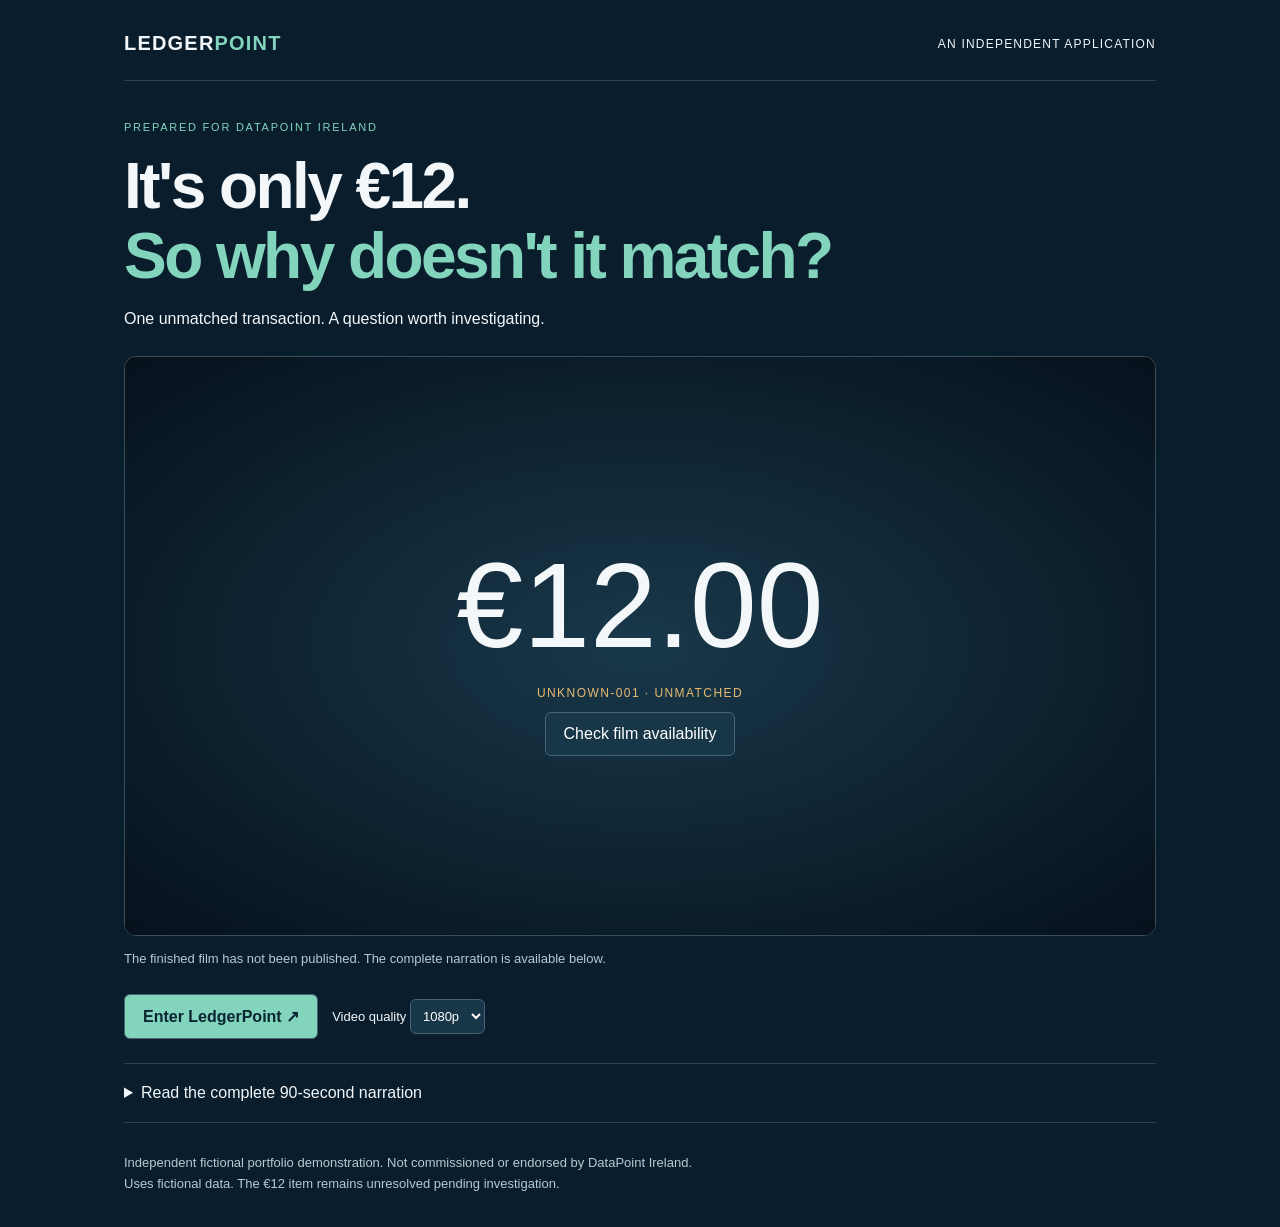
==== film.html @ c7d1785e "Add full film narration, transcript and honest video fallback player" ====
<!doctype html>
<html lang="en"><head><meta charset="utf-8"><meta name="viewport" content="width=device-width,initial-scale=1"><title>The €12 Mystery | LedgerPoint</title><link rel="stylesheet" href="film.css"></head>
<body><main><header><a href="./index.html#overview">LEDGER<span>POINT</span></a><span>AN INDEPENDENT APPLICATION</span></header><p class="eyebrow">PREPARED FOR DATAPOINT IRELAND</p><h1>It's only €12.<br><span>So why doesn't it match?</span></h1><p>One unmatched transaction. A question worth investigating.</p>
<div class="screen"><video id="film" controls playsinline preload="none" aria-label="LedgerPoint: The €12 Mystery" aria-describedby="status"><track kind="captions" src="assets/ledgerpoint-intro-en.vtt" srclang="en" label="English"></video><div id="poster"><strong>€12.00</strong><p>UNKNOWN-001 · UNMATCHED</p><button id="load" type="button">Check film availability</button></div></div>
<p id="status" role="status">The finished film has not been published. The complete narration is available below.</p>
<div class="actions"><a class="primary" id="enter" href="./index.html#overview">Enter LedgerPoint ↗</a><button id="replay" type="button" hidden>Replay film</button><label>Video quality <select id="quality"><option value="1080p">1080p</option><option value="web">Web</option></select></label></div>
<details><summary>Read the complete 90-second narration</summary><pre id="transcript">Loading transcript…</pre><a href="assets/ledgerpoint-intro-transcript.txt" download>Download transcript</a></details><footer>Independent fictional portfolio demonstration. Not commissioned or endorsed by DataPoint Ireland.<br>Uses fictional data. The €12 item remains unresolved pending investigation.</footer></main><script src="film.js" defer></script></body></html>
---- film.css ----
:root{color-scheme:dark;font-family:Arial,Helvetica,sans-serif;background:#091d2d;color:#f3f7f9}*{box-sizing:border-box}body{margin:0}main{max-width:1080px;margin:auto;padding:32px 24px}header{display:flex;justify-content:space-between;gap:20px;align-items:center;border-bottom:1px solid #294050;padding-bottom:25px;font-size:12px;letter-spacing:.1em}header a{font-size:20px;font-weight:700;text-decoration:none}a{color:inherit}h1{font-size:clamp(32px,5vw,64px);line-height:1.1;letter-spacing:-.04em;margin:18px 0}h1 span,header a span{color:#83d4bd}.eyebrow{font-size:11px;letter-spacing:.16em;margin-top:40px;color:#83d4bd}.screen{position:relative;background:#06111c;aspect-ratio:16/9;border:1px solid #38505e;border-radius:12px;overflow:hidden;margin-top:28px}video{width:100%;height:100%;display:block}#poster{position:absolute;inset:0;display:flex;flex-direction:column;align-items:center;justify-content:center;background:radial-gradient(ellipse at center,#18384a,#06111c)}#poster strong{font-size:clamp(44px,10vw,120px);font-weight:500}#poster p{font-size:12px;color:#e8b971;letter-spacing:.12em}.actions{display:flex;align-items:center;flex-wrap:wrap;gap:14px;margin:24px 0}button,.primary,select{font:inherit;border:1px solid #496373;border-radius:6px;background:#173647;color:#fff;padding:12px 18px;cursor:pointer}.primary{background:#83d4bd;color:#092531;text-decoration:none;font-weight:700}label{font-size:13px}select{padding:8px}details{border-block:1px solid #294050;padding:20px 0}summary{cursor:pointer}pre{white-space:pre-wrap;font:16px/1.7 Arial,sans-serif}footer,#status{font-size:13px;line-height:1.6;color:#b9c9d3}footer{margin-top:30px}:focus-visible{outline:3px solid #f4c576;outline-offset:4px}[hidden]{display:none!important}@media(max-width:600px){header{align-items:flex-start;flex-direction:column}main{padding:24px 16px}}@media(prefers-reduced-motion:reduce){*{scroll-behavior:auto!important}}
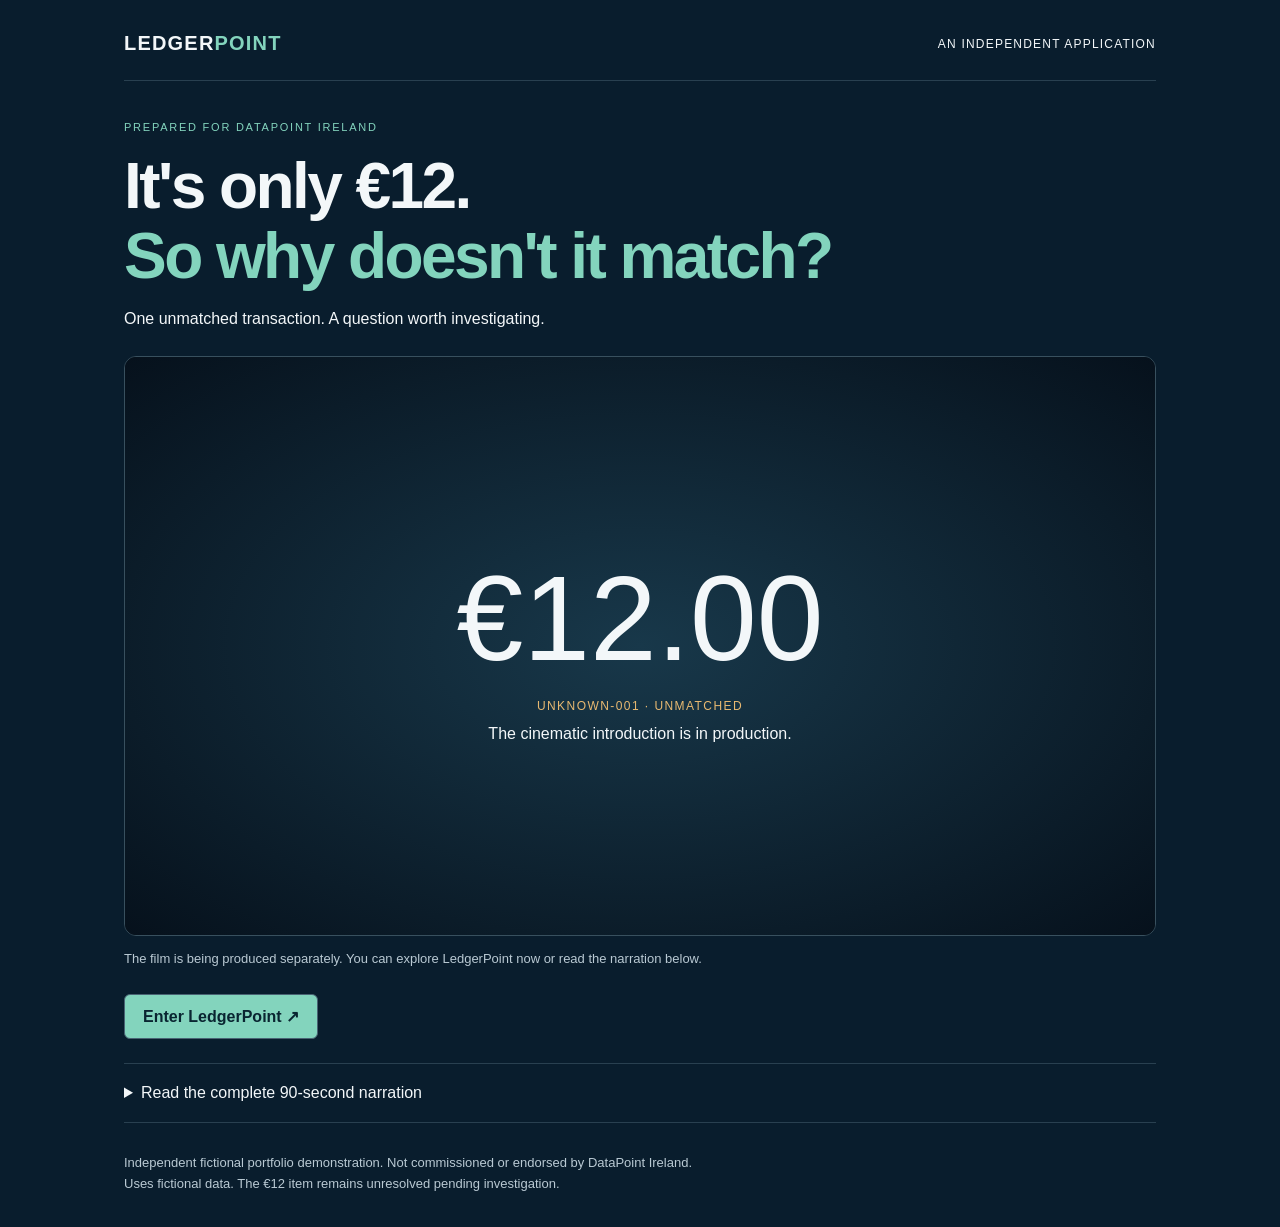
==== commit 78b9a16f: "Fix film player unavailable state and automatically discover published video assets" ====
--- a/film.html
+++ b/film.html
@@ -1,7 +1,7 @@
 <!doctype html>
 <html lang="en"><head><meta charset="utf-8"><meta name="viewport" content="width=device-width,initial-scale=1"><title>The €12 Mystery | LedgerPoint</title><link rel="stylesheet" href="film.css"></head>
 <body><main><header><a href="./index.html#overview">LEDGER<span>POINT</span></a><span>AN INDEPENDENT APPLICATION</span></header><p class="eyebrow">PREPARED FOR DATAPOINT IRELAND</p><h1>It's only €12.<br><span>So why doesn't it match?</span></h1><p>One unmatched transaction. A question worth investigating.</p>
-<div class="screen"><video id="film" controls playsinline preload="none" aria-label="LedgerPoint: The €12 Mystery" aria-describedby="status"><track kind="captions" src="assets/ledgerpoint-intro-en.vtt" srclang="en" label="English"></video><div id="poster"><strong>€12.00</strong><p>UNKNOWN-001 · UNMATCHED</p><button id="load" type="button">Check film availability</button></div></div>
-<p id="status" role="status">The finished film has not been published. The complete narration is available below.</p>
-<div class="actions"><a class="primary" id="enter" href="./index.html#overview">Enter LedgerPoint ↗</a><button id="replay" type="button" hidden>Replay film</button><label>Video quality <select id="quality"><option value="1080p">1080p</option><option value="web">Web</option></select></label></div>
+<div class="screen"><video id="film" controls playsinline preload="metadata" hidden aria-label="LedgerPoint: The €12 Mystery" aria-describedby="status"><track kind="captions" src="assets/ledgerpoint-intro-en.vtt" srclang="en" label="English"></video><div id="poster"><strong>€12.00</strong><p>UNKNOWN-001 · UNMATCHED</p><span id="film-pending">The cinematic introduction is in production.</span><button id="load" type="button" hidden>Play the film</button></div></div>
+<p id="status" role="status">The film is being produced separately. You can explore LedgerPoint now or read the narration below.</p>
+<div class="actions"><a class="primary" id="enter" href="./index.html#overview">Enter LedgerPoint ↗</a><button id="replay" type="button" hidden>Replay film</button><label id="quality-wrap" hidden>Video quality <select id="quality"><option value="1080p">1080p</option><option value="web">Web</option></select></label></div>
 <details><summary>Read the complete 90-second narration</summary><pre id="transcript">Loading transcript…</pre><a href="assets/ledgerpoint-intro-transcript.txt" download>Download transcript</a></details><footer>Independent fictional portfolio demonstration. Not commissioned or endorsed by DataPoint Ireland.<br>Uses fictional data. The €12 item remains unresolved pending investigation.</footer></main><script src="film.js" defer></script></body></html>
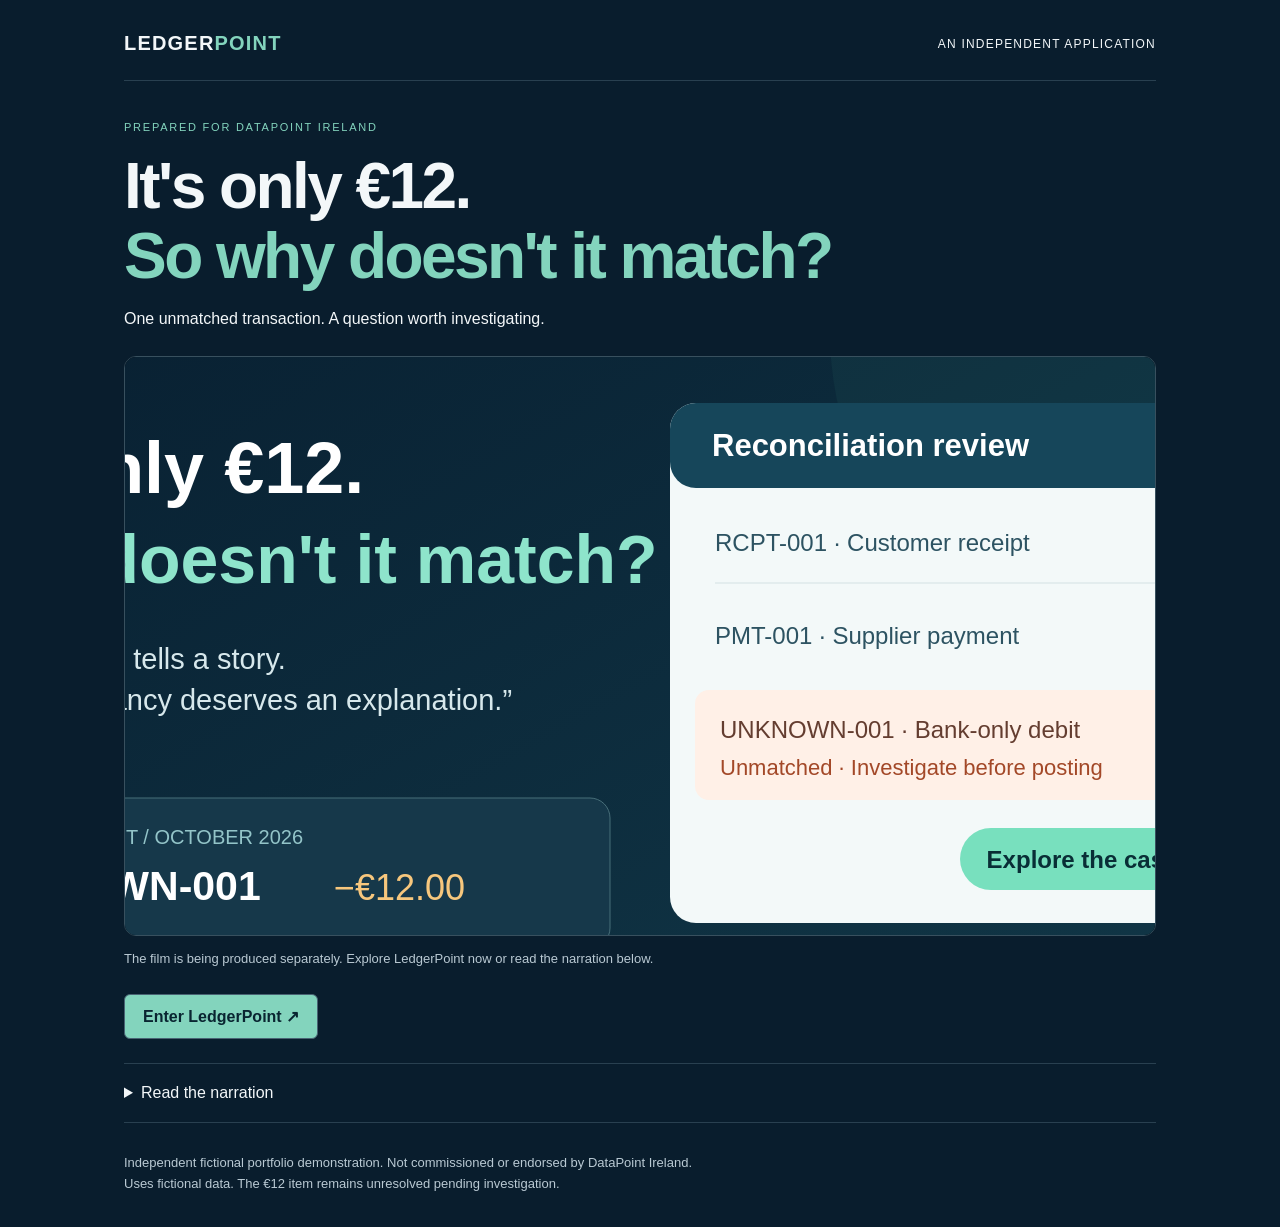
==== commit b0592ab6: "Use quote-led accurate thumbnail on film page" ====
--- a/film.html
+++ b/film.html
@@ -1,7 +1,7 @@
 <!doctype html>
 <html lang="en"><head><meta charset="utf-8"><meta name="viewport" content="width=device-width,initial-scale=1"><title>The €12 Mystery | LedgerPoint</title><link rel="stylesheet" href="film.css"></head>
 <body><main><header><a href="./index.html#overview">LEDGER<span>POINT</span></a><span>AN INDEPENDENT APPLICATION</span></header><p class="eyebrow">PREPARED FOR DATAPOINT IRELAND</p><h1>It's only €12.<br><span>So why doesn't it match?</span></h1><p>One unmatched transaction. A question worth investigating.</p>
-<div class="screen"><video id="film" controls playsinline preload="metadata" hidden aria-label="LedgerPoint: The €12 Mystery" aria-describedby="status"><track kind="captions" src="assets/ledgerpoint-intro-en.vtt" srclang="en" label="English"></video><div id="poster"><strong>€12.00</strong><p>UNKNOWN-001 · UNMATCHED</p><span id="film-pending">The cinematic introduction is in production.</span><button id="load" type="button" hidden>Play the film</button></div></div>
+<div class="screen"><video id="film" controls playsinline preload="metadata" hidden aria-label="LedgerPoint: The €12 Mystery" aria-describedby="status"><track kind="captions" src="assets/ledgerpoint-intro-en.vtt" srclang="en" label="English"></video><div id="poster"><img class="poster-art" src="assets/ledgerpoint-film-poster.svg" alt="LedgerPoint: It’s only €12. Why doesn’t it match? Every number tells a story. Every discrepancy deserves an explanation."><span id="film-pending">The cinematic introduction is in production.</span><button id="load" type="button" hidden>Play the film</button></div></div>
 <p id="status" role="status">The film is being produced separately. You can explore LedgerPoint now or read the narration below.</p>
 <div class="actions"><a class="primary" id="enter" href="./index.html#overview">Enter LedgerPoint ↗</a><button id="replay" type="button" hidden>Replay film</button><label id="quality-wrap" hidden>Video quality <select id="quality"><option value="1080p">1080p</option><option value="web">Web</option></select></label></div>
-<details><summary>Read the complete 90-second narration</summary><pre id="transcript">Loading transcript…</pre><a href="assets/ledgerpoint-intro-transcript.txt" download>Download transcript</a></details><footer>Independent fictional portfolio demonstration. Not commissioned or endorsed by DataPoint Ireland.<br>Uses fictional data. The €12 item remains unresolved pending investigation.</footer></main><script src="film.js" defer></script></body></html>
+<details><summary>Read the narration</summary><pre id="transcript">Loading transcript…</pre><a href="assets/ledgerpoint-intro-transcript.txt" download>Download transcript</a></details><footer>Independent fictional portfolio demonstration. Not commissioned or endorsed by DataPoint Ireland.<br>Uses fictional data. The €12 item remains unresolved pending investigation.</footer></main><script src="film.js" defer></script></body></html>
--- a/film.css
+++ b/film.css
@@ -1 +1,3 @@
 :root{color-scheme:dark;font-family:Arial,Helvetica,sans-serif;background:#091d2d;color:#f3f7f9}*{box-sizing:border-box}body{margin:0}main{max-width:1080px;margin:auto;padding:32px 24px}header{display:flex;justify-content:space-between;gap:20px;align-items:center;border-bottom:1px solid #294050;padding-bottom:25px;font-size:12px;letter-spacing:.1em}header a{font-size:20px;font-weight:700;text-decoration:none}a{color:inherit}h1{font-size:clamp(32px,5vw,64px);line-height:1.1;letter-spacing:-.04em;margin:18px 0}h1 span,header a span{color:#83d4bd}.eyebrow{font-size:11px;letter-spacing:.16em;margin-top:40px;color:#83d4bd}.screen{position:relative;background:#06111c;aspect-ratio:16/9;border:1px solid #38505e;border-radius:12px;overflow:hidden;margin-top:28px}video{width:100%;height:100%;display:block}#poster{position:absolute;inset:0;display:flex;flex-direction:column;align-items:center;justify-content:center;background:radial-gradient(ellipse at center,#18384a,#06111c)}#poster strong{font-size:clamp(44px,10vw,120px);font-weight:500}#poster p{font-size:12px;color:#e8b971;letter-spacing:.12em}.actions{display:flex;align-items:center;flex-wrap:wrap;gap:14px;margin:24px 0}button,.primary,select{font:inherit;border:1px solid #496373;border-radius:6px;background:#173647;color:#fff;padding:12px 18px;cursor:pointer}.primary{background:#83d4bd;color:#092531;text-decoration:none;font-weight:700}label{font-size:13px}select{padding:8px}details{border-block:1px solid #294050;padding:20px 0}summary{cursor:pointer}pre{white-space:pre-wrap;font:16px/1.7 Arial,sans-serif}footer,#status{font-size:13px;line-height:1.6;color:#b9c9d3}footer{margin-top:30px}:focus-visible{outline:3px solid #f4c576;outline-offset:4px}[hidden]{display:none!important}@media(max-width:600px){header{align-items:flex-start;flex-direction:column}main{padding:24px 16px}}@media(prefers-reduced-motion:reduce){*{scroll-behavior:auto!important}}
+
+#film-pending{display:block;font-size:13px;letter-spacing:.03em;color:#b8d1d6;margin:12px 0 0}#film-pending[hidden],#load[hidden],#quality-wrap[hidden],video[hidden]{display:none!important}#load{min-height:44px}video{width:100%;max-height:70vh;object-fit:contain}
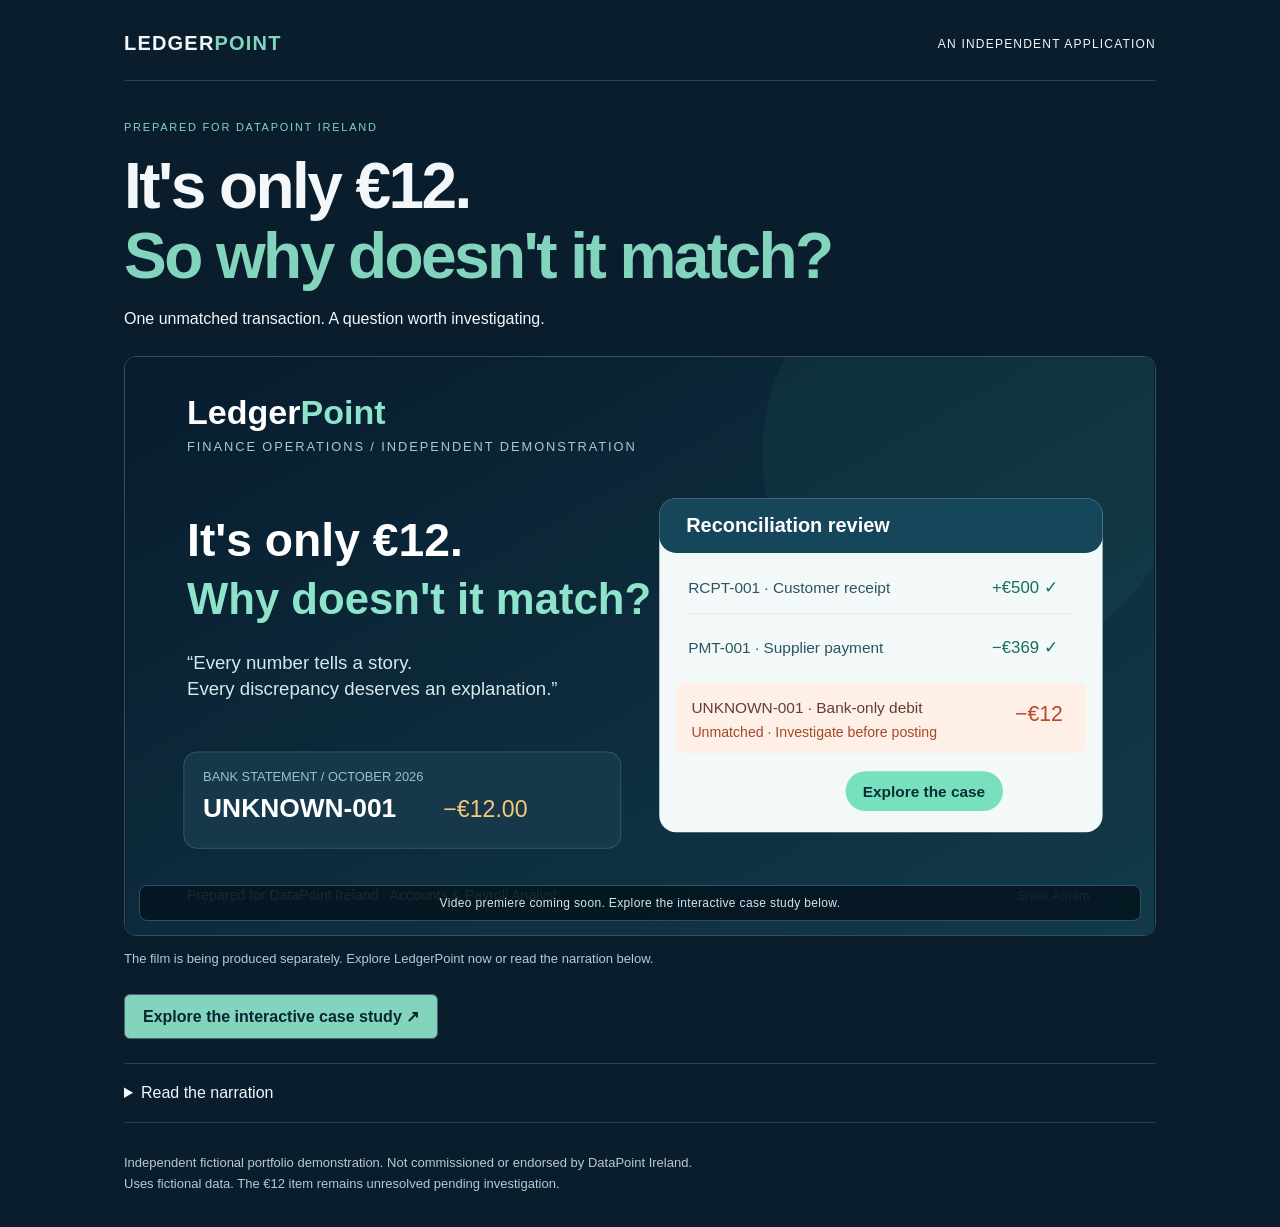
==== commit 1a07a03f: "Prepare film landing page for final HeyGen export" ====
--- a/film.html
+++ b/film.html
@@ -1,7 +1,7 @@
 <!doctype html>
-<html lang="en"><head><meta charset="utf-8"><meta name="viewport" content="width=device-width,initial-scale=1"><title>The €12 Mystery | LedgerPoint</title><link rel="stylesheet" href="film.css"></head>
+<html lang="en"><head><meta charset="utf-8"><meta name="viewport" content="width=device-width,initial-scale=1"><title>The €12 Mystery | LedgerPoint</title><meta name="description" content="The story behind LedgerPoint: a €12 reconciliation discrepancy and an independent finance operations application for DataPoint Ireland."><meta property="og:title" content="LedgerPoint | The €12 Mystery"><meta property="og:description" content="Every number tells a story. Every discrepancy deserves an explanation."><meta property="og:image" content="https://ledgerpoint-ai.vercel.app/assets/ledgerpoint-film-poster.svg"><link rel="stylesheet" href="film.css"></head>
 <body><main><header><a href="./index.html#overview">LEDGER<span>POINT</span></a><span>AN INDEPENDENT APPLICATION</span></header><p class="eyebrow">PREPARED FOR DATAPOINT IRELAND</p><h1>It's only €12.<br><span>So why doesn't it match?</span></h1><p>One unmatched transaction. A question worth investigating.</p>
-<div class="screen"><video id="film" controls playsinline preload="metadata" hidden aria-label="LedgerPoint: The €12 Mystery" aria-describedby="status"><track kind="captions" src="assets/ledgerpoint-intro-en.vtt" srclang="en" label="English"></video><div id="poster"><img class="poster-art" src="assets/ledgerpoint-film-poster.svg" alt="LedgerPoint: It’s only €12. Why doesn’t it match? Every number tells a story. Every discrepancy deserves an explanation."><span id="film-pending">The cinematic introduction is in production.</span><button id="load" type="button" hidden>Play the film</button></div></div>
-<p id="status" role="status">The film is being produced separately. You can explore LedgerPoint now or read the narration below.</p>
-<div class="actions"><a class="primary" id="enter" href="./index.html#overview">Enter LedgerPoint ↗</a><button id="replay" type="button" hidden>Replay film</button><label id="quality-wrap" hidden>Video quality <select id="quality"><option value="1080p">1080p</option><option value="web">Web</option></select></label></div>
+<div class="screen"><video id="film" controls playsinline preload="metadata" hidden aria-label="LedgerPoint: The €12 Mystery" aria-describedby="status"><track kind="captions" src="assets/ledgerpoint-intro-en.vtt" srclang="en" label="English"></video><div id="poster"><img class="poster-art" src="assets/ledgerpoint-film-poster.svg" alt="LedgerPoint: It’s only €12. Why doesn’t it match? Every number tells a story. Every discrepancy deserves an explanation."><span id="film-pending">Video premiere coming soon. Explore the interactive case study below.</span><button id="load" type="button" hidden>Play the film</button></div></div>
+<p id="status" role="status">The film will appear here when the final HeyGen export is published. The interactive application is available now.</p>
+<div class="actions"><a class="primary" id="enter" href="./index.html#guide">Explore the interactive case study ↗</a><button id="replay" type="button" hidden>Replay film</button><label id="quality-wrap" hidden>Video quality <select id="quality"><option value="1080p">1080p</option><option value="web">Web</option></select></label></div>
 <details><summary>Read the narration</summary><pre id="transcript">Loading transcript…</pre><a href="assets/ledgerpoint-intro-transcript.txt" download>Download transcript</a></details><footer>Independent fictional portfolio demonstration. Not commissioned or endorsed by DataPoint Ireland.<br>Uses fictional data. The €12 item remains unresolved pending investigation.</footer></main><script src="film.js" defer></script></body></html>
--- a/film.css
+++ b/film.css
@@ -1,3 +1,5 @@
 :root{color-scheme:dark;font-family:Arial,Helvetica,sans-serif;background:#091d2d;color:#f3f7f9}*{box-sizing:border-box}body{margin:0}main{max-width:1080px;margin:auto;padding:32px 24px}header{display:flex;justify-content:space-between;gap:20px;align-items:center;border-bottom:1px solid #294050;padding-bottom:25px;font-size:12px;letter-spacing:.1em}header a{font-size:20px;font-weight:700;text-decoration:none}a{color:inherit}h1{font-size:clamp(32px,5vw,64px);line-height:1.1;letter-spacing:-.04em;margin:18px 0}h1 span,header a span{color:#83d4bd}.eyebrow{font-size:11px;letter-spacing:.16em;margin-top:40px;color:#83d4bd}.screen{position:relative;background:#06111c;aspect-ratio:16/9;border:1px solid #38505e;border-radius:12px;overflow:hidden;margin-top:28px}video{width:100%;height:100%;display:block}#poster{position:absolute;inset:0;display:flex;flex-direction:column;align-items:center;justify-content:center;background:radial-gradient(ellipse at center,#18384a,#06111c)}#poster strong{font-size:clamp(44px,10vw,120px);font-weight:500}#poster p{font-size:12px;color:#e8b971;letter-spacing:.12em}.actions{display:flex;align-items:center;flex-wrap:wrap;gap:14px;margin:24px 0}button,.primary,select{font:inherit;border:1px solid #496373;border-radius:6px;background:#173647;color:#fff;padding:12px 18px;cursor:pointer}.primary{background:#83d4bd;color:#092531;text-decoration:none;font-weight:700}label{font-size:13px}select{padding:8px}details{border-block:1px solid #294050;padding:20px 0}summary{cursor:pointer}pre{white-space:pre-wrap;font:16px/1.7 Arial,sans-serif}footer,#status{font-size:13px;line-height:1.6;color:#b9c9d3}footer{margin-top:30px}:focus-visible{outline:3px solid #f4c576;outline-offset:4px}[hidden]{display:none!important}@media(max-width:600px){header{align-items:flex-start;flex-direction:column}main{padding:24px 16px}}@media(prefers-reduced-motion:reduce){*{scroll-behavior:auto!important}}
 
 #film-pending{display:block;font-size:13px;letter-spacing:.03em;color:#b8d1d6;margin:12px 0 0}#film-pending[hidden],#load[hidden],#quality-wrap[hidden],video[hidden]{display:none!important}#load{min-height:44px}video{width:100%;max-height:70vh;object-fit:contain}
+
+.poster-art{width:100%;height:100%;object-fit:contain;display:block}#poster{background:#071c2e}#film-pending{position:absolute;bottom:14px;left:14px;right:14px;text-align:center;background:rgba(4,22,32,.9);border:1px solid #31505d;border-radius:8px;padding:10px;color:#d6e7e9;font-size:12px}#load{position:absolute;left:50%;top:50%;transform:translate(-50%,-50%);z-index:2;background:#83d4bd;color:#082733;font-weight:700}
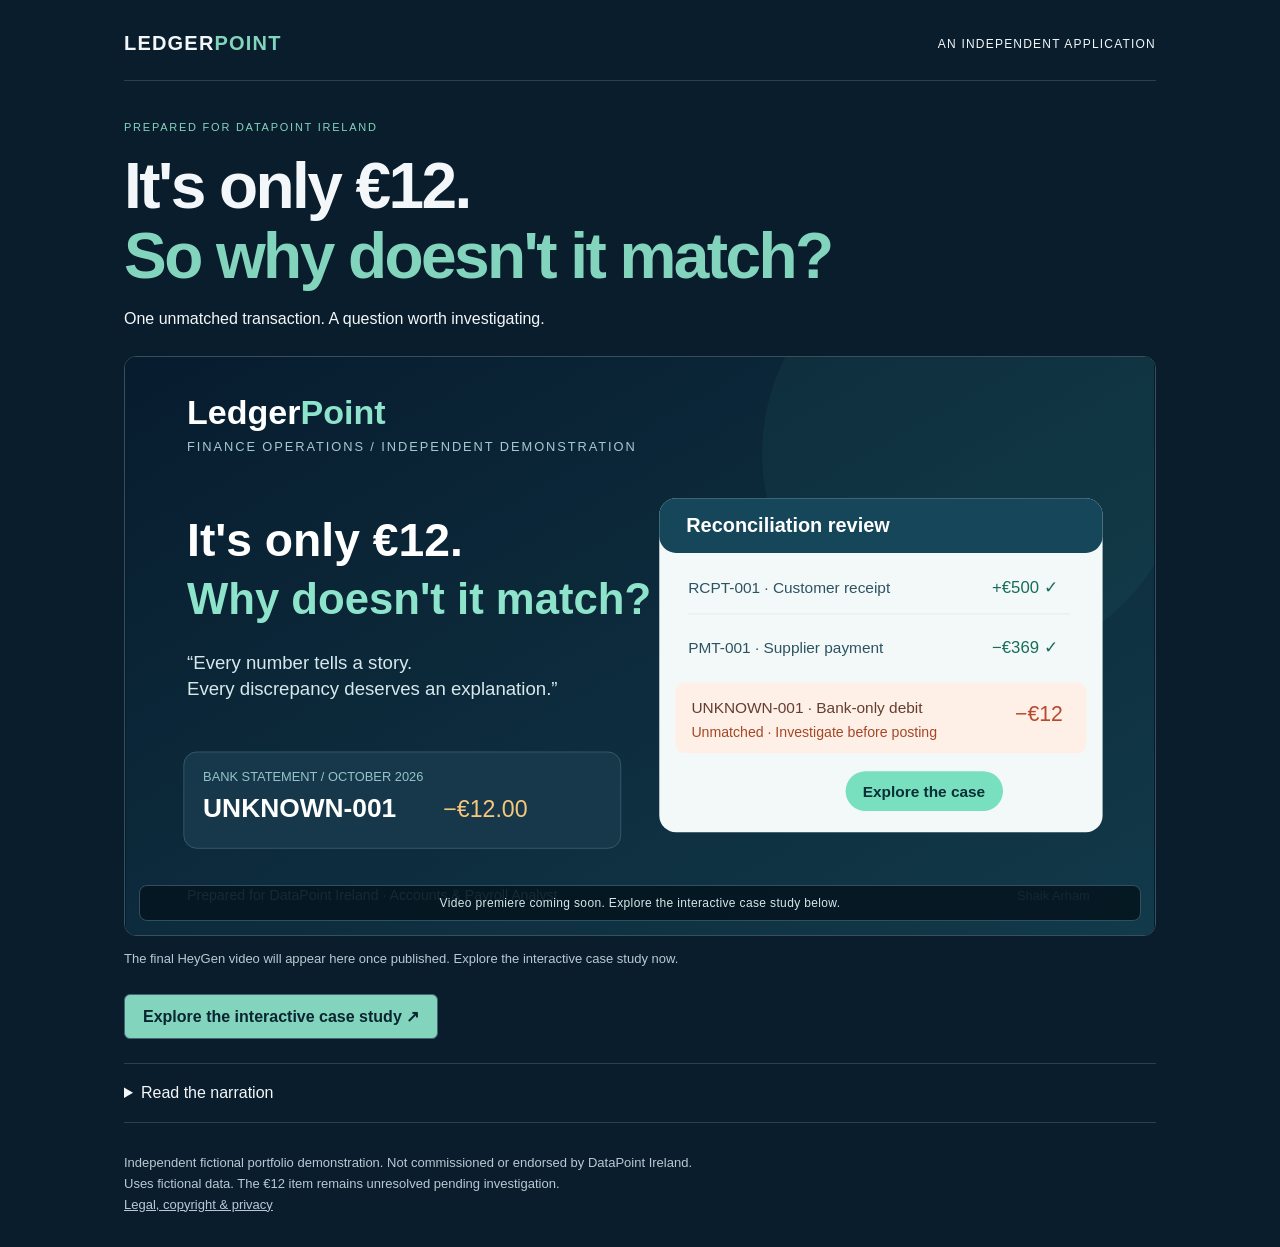
==== commit 6c2464d7: "Link film page to legal and privacy notices" ====
--- a/film.html
+++ b/film.html
@@ -4,4 +4,4 @@
 <div class="screen"><video id="film" controls playsinline preload="metadata" hidden aria-label="LedgerPoint: The €12 Mystery" aria-describedby="status"><track kind="captions" src="assets/ledgerpoint-intro-en.vtt" srclang="en" label="English"></video><div id="poster"><img class="poster-art" src="assets/ledgerpoint-film-poster.svg" alt="LedgerPoint: It’s only €12. Why doesn’t it match? Every number tells a story. Every discrepancy deserves an explanation."><span id="film-pending">Video premiere coming soon. Explore the interactive case study below.</span><button id="load" type="button" hidden>Play the film</button></div></div>
 <p id="status" role="status">The film will appear here when the final HeyGen export is published. The interactive application is available now.</p>
 <div class="actions"><a class="primary" id="enter" href="./index.html#guide">Explore the interactive case study ↗</a><button id="replay" type="button" hidden>Replay film</button><label id="quality-wrap" hidden>Video quality <select id="quality"><option value="1080p">1080p</option><option value="web">Web</option></select></label></div>
-<details><summary>Read the narration</summary><pre id="transcript">Loading transcript…</pre><a href="assets/ledgerpoint-intro-transcript.txt" download>Download transcript</a></details><footer>Independent fictional portfolio demonstration. Not commissioned or endorsed by DataPoint Ireland.<br>Uses fictional data. The €12 item remains unresolved pending investigation.</footer></main><script src="film.js" defer></script></body></html>
+<details><summary>Read the narration</summary><pre id="transcript">Loading transcript…</pre><a href="assets/ledgerpoint-intro-transcript.txt" download>Download transcript</a></details><footer>Independent fictional portfolio demonstration. Not commissioned or endorsed by DataPoint Ireland.<br>Uses fictional data. The €12 item remains unresolved pending investigation.<br><a href="./legal.html">Legal, copyright &amp; privacy</a></footer></main><script src="film.js" defer></script></body></html>
